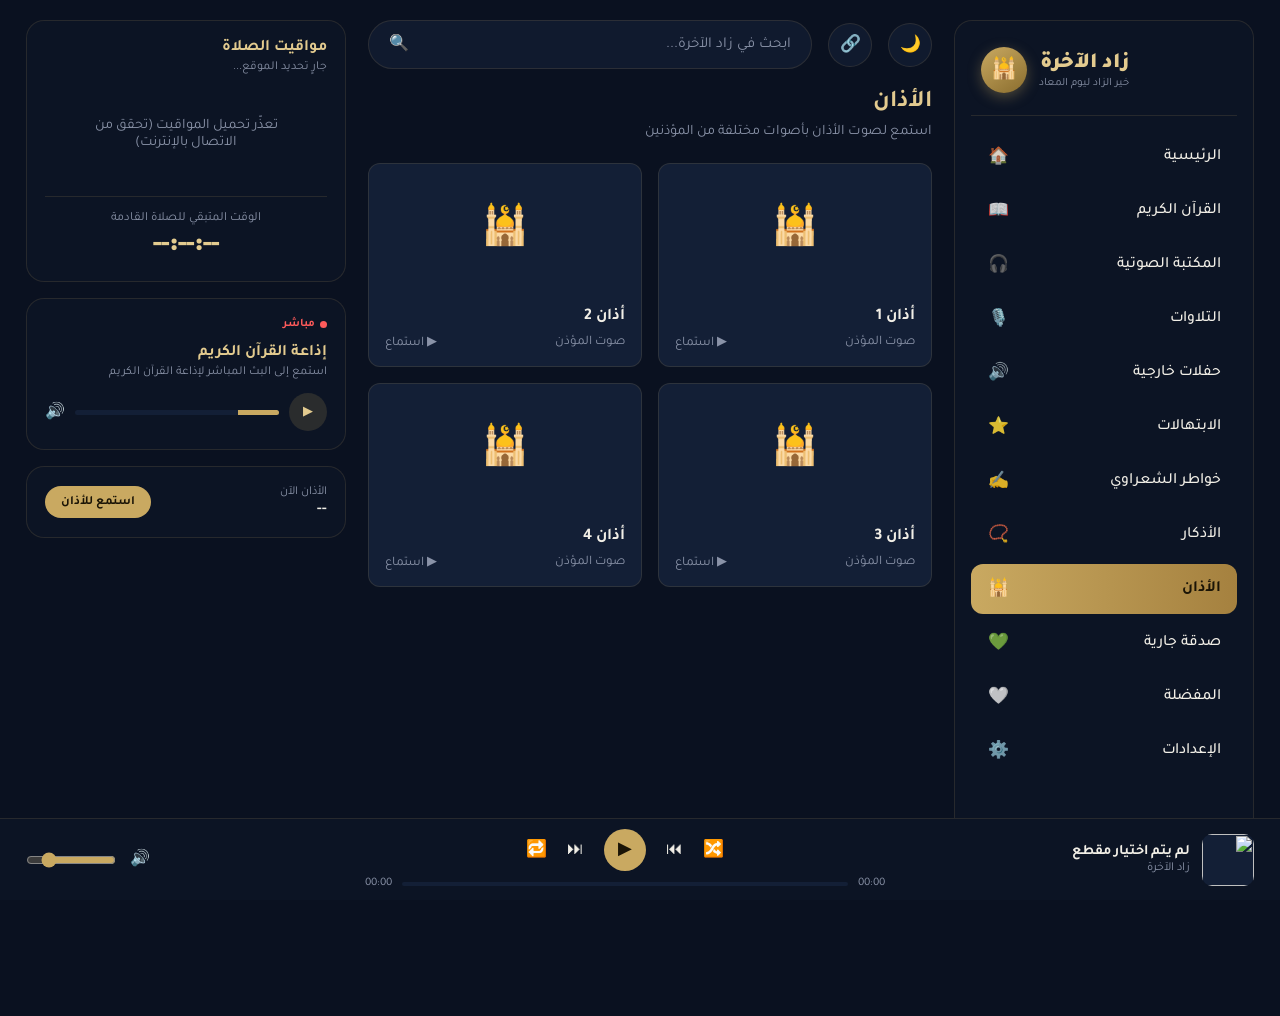
==== adhan.html @ 52f5c9cb "Add files via upload" ====
<!DOCTYPE html>
<html lang="ar" dir="rtl">
<head>
<meta charset="UTF-8">
<meta name="viewport" content="width=device-width, initial-scale=1.0">
<title>الأذان | زاد الآخرة</title>
<link rel="icon" href="data:image/svg+xml,<svg xmlns=%22http://www.w3.org/2000/svg%22 viewBox=%220 0 100 100%22><text y=%22.9em%22 font-size=%2290%22>🕌</text></svg>">
<link rel="stylesheet" href="css/style.css">
</head>
<body>

<script>
function renderPage(){
  const c = document.getElementById("page-content");
  c.innerHTML = `
    <div class="page-heading">
      <h1>الأذان</h1>
      <p>استمع لصوت الأذان بأصوات مختلفة من المؤذنين</p>
    </div>
    <div class="card-grid" id="adhan-grid"></div>
  `;

  const items = [
    {title:"أذان 1", url:"https://www.islamcan.com/audio/adhan/azan1.mp3"},
    {title:"أذان 2", url:"https://www.islamcan.com/audio/adhan/azan2.mp3"},
    {title:"أذان 3", url:"https://www.islamcan.com/audio/adhan/azan3.mp3"},
    {title:"أذان 4", url:"https://www.islamcan.com/audio/adhan/azan4.mp3"},
  ];

  const grid = document.getElementById("adhan-grid");
  const queue = items.map(e=>({title:e.title, subtitle:"الأذان", url:e.url}));
  items.forEach((e,idx)=>{
    const card = document.createElement("div");
    card.className = "lib-card";
    card.style.cursor = "pointer";
    card.innerHTML = `
      <div class="thumb" style="background-image:url('https://commons.wikimedia.org/wiki/Special:FilePath/Blue%20Mosque%20Minaret.jpg'); display:flex; align-items:center; justify-content:center; font-size:2.4rem;">🕌</div>
      <div class="body"><h3>${e.title}</h3><p><span>صوت المؤذن</span><span>▶ استماع</span></p></div>`;
    card.onclick = ()=>playQueue(queue, idx);
    grid.appendChild(card);
  });
}
</script>

<script src="js/quran-data.js"></script>
<script src="js/layout.js"></script>
</body>
</html>
---- css/style.css ----
/* =========================================================
   زاد الآخرة - التنسيق الرئيسي
   ========================================================= */
@import url('https://fonts.googleapis.com/css2?family=Tajawal:wght@300;400;500;700;900&display=swap');

:root{
  --bg-main:#0a1120;
  --bg-elevated:#101a2e;
  --bg-card:#131f36;
  --bg-card-hover:#182444;
  --sidebar-bg:#0c1424;
  --gold:#c9a961;
  --gold-light:#e3cb8f;
  --gold-dim:rgba(201,169,97,.16);
  --text-main:#f1eee6;
  --text-muted:#8a93a8;
  --border:rgba(201,169,97,.14);
  --radius-lg:18px;
  --radius-md:12px;
  --radius-sm:8px;
  --shadow:0 8px 24px rgba(0,0,0,.35);
}

*{box-sizing:border-box; margin:0; padding:0;}

html{scroll-behavior:smooth;}

body{
  font-family:'Tajawal', sans-serif;
  background:var(--bg-main);
  color:var(--text-main);
  min-height:100vh;
  direction:rtl;
  padding-bottom:96px; /* space for fixed player */
}

a{color:inherit; text-decoration:none;}
img{max-width:100%; display:block;}
button{font-family:inherit; cursor:pointer; border:none; background:none; color:inherit;}
input{font-family:inherit;}
ul{list-style:none;}

/* ---------- Layout Shell ---------- */
#app-shell{
  display:grid;
  grid-template-columns: 300px 1fr 320px;
  gap:22px;
  max-width:1720px;
  margin:0 auto;
  padding:20px 26px 40px;
  align-items:start;
}
@media (max-width:1200px){
  #app-shell{grid-template-columns: 260px 1fr; }
  #prayer-col{display:none;}
}
@media (max-width:880px){
  #app-shell{grid-template-columns: 1fr; padding:14px;}
  #nav-col{order:3;}
}

/* ---------- Nav Sidebar (right) ---------- */
#nav-col{
  background:var(--sidebar-bg);
  border:1px solid var(--border);
  border-radius:var(--radius-lg);
  padding:20px 16px;
  position:sticky;
  top:20px;
  height:calc(100vh - 40px);
  display:flex;
  flex-direction:column;
}
.brand{
  display:flex;
  align-items:center;
  justify-content:flex-end;
  gap:12px;
  padding:6px 10px 22px;
  border-bottom:1px solid var(--border);
  margin-bottom:16px;
}
.brand h1{font-size:1.35rem; color:var(--gold-light); font-weight:900;}
.brand span{display:block; font-size:.7rem; color:var(--text-muted); font-weight:400;}
.brand-icon{
  width:46px;height:46px;border-radius:50%;
  background:linear-gradient(145deg,var(--gold),#8a6d2e);
  display:flex;align-items:center;justify-content:center;
  font-size:1.3rem; box-shadow:0 4px 14px rgba(201,169,97,.35);
}

.nav-links{display:flex; flex-direction:column; gap:4px; overflow-y:auto; flex:1;}
.nav-links a{
  display:flex; align-items:center; justify-content:space-between;
  padding:13px 16px; border-radius:12px; font-weight:500; font-size:.98rem;
  color:var(--text-main); transition:.2s;
}
.nav-links a .nav-ico{font-size:1.05rem; opacity:.85; width:22px; text-align:center;}
.nav-links a:hover{background:var(--bg-card-hover);}
.nav-links a.active{
  background:linear-gradient(90deg,var(--gold),#a5813f);
  color:#1a1406; font-weight:700;
}
.nav-links a.active .nav-ico{opacity:1;}

/* ---------- Topbar ---------- */
#topbar{
  display:flex; align-items:center; gap:16px; margin-bottom:20px;
}
.search-box{
  flex:1; display:flex; align-items:center; gap:10px;
  background:var(--bg-elevated); border:1px solid var(--border);
  border-radius:30px; padding:12px 20px;
}
.search-box input{
  background:none; border:none; outline:none; color:var(--text-main);
  flex:1; font-size:.95rem;
}
.search-box input::placeholder{color:var(--text-muted);}
.top-icon-btn{
  width:44px;height:44px;border-radius:50%;background:var(--bg-elevated);
  border:1px solid var(--border); display:flex;align-items:center;justify-content:center;
  font-size:1.05rem;
}

/* ---------- Main column ---------- */
#main-col{min-width:0;}

/* Hero / صدقة جارية */
.hero-banner{
  position:relative; border-radius:var(--radius-lg); overflow:hidden;
  min-height:300px; display:flex; align-items:center; justify-content:center;
  text-align:center; padding:40px 20px; margin-bottom:26px;
  background:linear-gradient(180deg,rgba(8,12,22,.55),rgba(8,12,22,.88)),
    url('https://commons.wikimedia.org/wiki/Special:FilePath/Koutoubia%20Mosque%20at%20the%20sunset%20(1).jpg') center/cover no-repeat;
  border:1px solid var(--border);
}
.hero-banner .tag{
  color:var(--gold-light); font-weight:700; margin-bottom:10px; font-size:1rem;
}
.hero-banner h2{font-size:2rem; margin-bottom:16px; font-weight:900;}
.hero-banner p{color:#dfe2e8; max-width:640px; margin:0 auto 22px; line-height:2;}
.hero-btn{
  background:var(--gold); color:#1a1406; font-weight:700; padding:11px 26px;
  border-radius:30px; display:inline-flex; gap:8px; align-items:center;
}

section.block{margin-bottom:30px;}
.block-title{font-size:1.25rem; font-weight:700; text-align:center; margin-bottom:18px; color:var(--gold-light);}

.card-grid{display:grid; grid-template-columns:repeat(4,1fr); gap:16px;}
@media (max-width:1400px){.card-grid{grid-template-columns:repeat(2,1fr);}}
@media (max-width:560px){.card-grid{grid-template-columns:1fr;}}

.lib-card{
  background:var(--bg-card); border:1px solid var(--border); border-radius:var(--radius-md);
  overflow:hidden; transition:.25s;
}
.lib-card:hover{transform:translateY(-4px); border-color:var(--gold); box-shadow:var(--shadow);}
.lib-card .thumb{height:130px; background-size:cover; background-position:center;}
.lib-card .body{padding:14px 16px;}
.lib-card h3{font-size:1.02rem; margin-bottom:6px;}
.lib-card p{color:var(--text-muted); font-size:.82rem; display:flex; justify-content:space-between; align-items:center;}

.hscroll{display:flex; gap:16px; overflow-x:auto; padding-bottom:10px;}
.hscroll::-webkit-scrollbar{height:6px;}
.hscroll::-webkit-scrollbar-thumb{background:var(--gold-dim); border-radius:6px;}

.rec-card{
  min-width:190px; background:var(--bg-card); border:1px solid var(--border);
  border-radius:var(--radius-md); overflow:hidden; cursor:pointer; transition:.2s;
}
.rec-card:hover{border-color:var(--gold);}
.rec-card .thumb{height:120px; background-size:cover; background-position:center; position:relative;}
.rec-card .playbtn{
  position:absolute; bottom:8px; right:8px; width:34px;height:34px;border-radius:50%;
  background:var(--gold); color:#1a1406; display:flex;align-items:center;justify-content:center;
}
.rec-card .body{padding:10px 12px;}
.rec-card h4{font-size:.9rem; margin-bottom:4px; white-space:nowrap; overflow:hidden; text-overflow:ellipsis;}
.rec-card p{color:var(--text-muted); font-size:.76rem; display:flex; justify-content:space-between;}

/* generic list rows (surahs, azkar, etc) */
.list-rows{display:flex; flex-direction:column; gap:10px;}
.row-item{
  display:flex; align-items:center; justify-content:space-between; gap:12px;
  background:var(--bg-card); border:1px solid var(--border); border-radius:var(--radius-md);
  padding:13px 18px; transition:.2s;
}
.row-item:hover{border-color:var(--gold); background:var(--bg-card-hover);}
.row-left{display:flex; align-items:center; gap:14px;}
.row-num{
  width:34px;height:34px;border-radius:50%; background:var(--gold-dim); color:var(--gold-light);
  display:flex;align-items:center;justify-content:center; font-size:.85rem; font-weight:700;
}
.row-title{font-weight:600; font-size:.98rem;}
.row-sub{color:var(--text-muted); font-size:.78rem;}
.row-play{
  width:38px;height:38px;border-radius:50%; background:var(--gold-dim); color:var(--gold-light);
  display:flex;align-items:center;justify-content:center; font-size:.95rem; flex-shrink:0;
}
.row-item:hover .row-play{background:var(--gold); color:#1a1406;}

.filter-bar{display:flex; gap:10px; margin-bottom:20px; flex-wrap:wrap; align-items:center;}
.filter-bar select, .filter-bar input{
  background:var(--bg-elevated); border:1px solid var(--border); color:var(--text-main);
  padding:10px 16px; border-radius:10px; font-size:.9rem; outline:none;
}
.page-heading{margin-bottom:22px;}
.page-heading h1{font-size:1.5rem; color:var(--gold-light); margin-bottom:6px;}
.page-heading p{color:var(--text-muted); font-size:.9rem;}

/* Azkar / text cards */
.text-card{
  background:var(--bg-card); border:1px solid var(--border); border-radius:var(--radius-md);
  padding:20px 22px; margin-bottom:14px;
}
.text-card .zekr-text{font-size:1.08rem; line-height:2.3; margin-bottom:10px;}
.text-card .meta{display:flex; justify-content:space-between; color:var(--gold-light); font-size:.8rem;}
.counter-badge{
  background:var(--gold-dim); color:var(--gold-light); padding:5px 12px; border-radius:20px; font-size:.78rem;
}

/* ---------- Prayer column (left) ---------- */
#prayer-col{display:flex; flex-direction:column; gap:16px; position:sticky; top:20px;}
.panel{
  background:var(--sidebar-bg); border:1px solid var(--border); border-radius:var(--radius-lg);
  padding:18px 18px;
}
.panel h3{font-size:1rem; margin-bottom:2px; color:var(--gold-light);}
.panel .sub{color:var(--text-muted); font-size:.76rem; margin-bottom:14px;}
.prayer-list{display:flex; flex-direction:column; gap:8px;}
.prayer-row{
  display:flex; justify-content:space-between; align-items:center;
  padding:9px 12px; border-radius:10px; font-size:.92rem;
}
.prayer-row.active{background:var(--gold-dim);}
.prayer-row .name{display:flex; align-items:center; gap:8px; color:var(--text-main);}
.prayer-row .time{color:var(--gold-light); font-weight:700; direction:ltr;}
.countdown-box{
  text-align:center; margin-top:14px; padding-top:14px; border-top:1px solid var(--border);
}
.countdown-box .lbl{color:var(--text-muted); font-size:.78rem; margin-bottom:6px;}
.countdown-box .val{font-size:1.7rem; font-weight:900; color:var(--gold-light); direction:ltr;}

.radio-panel .live-tag{
  display:inline-flex; align-items:center; gap:5px; color:#ff5b5b; font-size:.72rem; font-weight:700;
}
.radio-panel .dot{width:7px;height:7px;border-radius:50%; background:#ff5b5b;}
.radio-controls{display:flex; align-items:center; gap:10px; margin-top:12px;}
.radio-controls button{
  width:38px;height:38px;border-radius:50%; background:var(--gold-dim); color:var(--gold-light);
  display:flex;align-items:center;justify-content:center;
}
.radio-progress{flex:1; height:5px; background:var(--bg-card); border-radius:4px; overflow:hidden;}
.radio-progress i{display:block; height:100%; width:20%; background:var(--gold);}

.adhan-card{display:flex; align-items:center; justify-content:space-between; gap:10px;}
.adhan-card .info .lbl{color:var(--text-muted); font-size:.76rem;}
.adhan-card .info .val{font-weight:700; font-size:.95rem; margin-top:2px;}
.adhan-btn{
  background:var(--gold); color:#1a1406; font-weight:700; font-size:.78rem;
  padding:9px 16px; border-radius:20px; white-space:nowrap;
}

/* ---------- Bottom fixed player ---------- */
#player-bar{
  position:fixed; bottom:0; left:0; right:0; height:82px;
  background:var(--sidebar-bg); border-top:1px solid var(--border);
  display:flex; align-items:center; gap:18px; padding:0 26px; z-index:100;
}
.player-track{display:flex; align-items:center; gap:12px; width:230px; flex-shrink:0;}
.player-track img{width:52px;height:52px;border-radius:10px; object-fit:cover; background:var(--bg-card);}
.player-track .t1{font-size:.9rem; font-weight:700; white-space:nowrap; overflow:hidden; text-overflow:ellipsis;}
.player-track .t2{font-size:.76rem; color:var(--text-muted);}
.player-center{flex:1; display:flex; flex-direction:column; align-items:center; gap:6px;}
.player-controls{display:flex; align-items:center; gap:20px;}
.player-controls button{font-size:1.05rem; color:var(--text-main);}
.player-controls .play-main{
  width:42px;height:42px;border-radius:50%; background:var(--gold); color:#1a1406;
  display:flex; align-items:center; justify-content:center; font-size:1.1rem;
}
.player-seek{display:flex; align-items:center; gap:10px; width:100%; max-width:520px; font-size:.72rem; color:var(--text-muted); direction:ltr;}
.player-seek .bar{flex:1; height:4px; background:var(--bg-card); border-radius:4px; position:relative;}
.player-seek .bar i{position:absolute; inset:0; width:0%; background:var(--gold); border-radius:4px;}
.player-extra{display:flex; align-items:center; gap:14px; width:200px; justify-content:flex-end; flex-shrink:0;}
.player-extra input[type=range]{width:90px; accent-color:var(--gold);}

.toast{
  position:fixed; bottom:100px; left:50%; transform:translateX(-50%);
  background:var(--gold); color:#1a1406; padding:10px 22px; border-radius:30px;
  font-weight:700; font-size:.85rem; z-index:200; opacity:0; pointer-events:none; transition:.3s;
}
.toast.show{opacity:1; bottom:110px;}

.empty-msg{text-align:center; color:var(--text-muted); padding:30px; font-size:.9rem;}
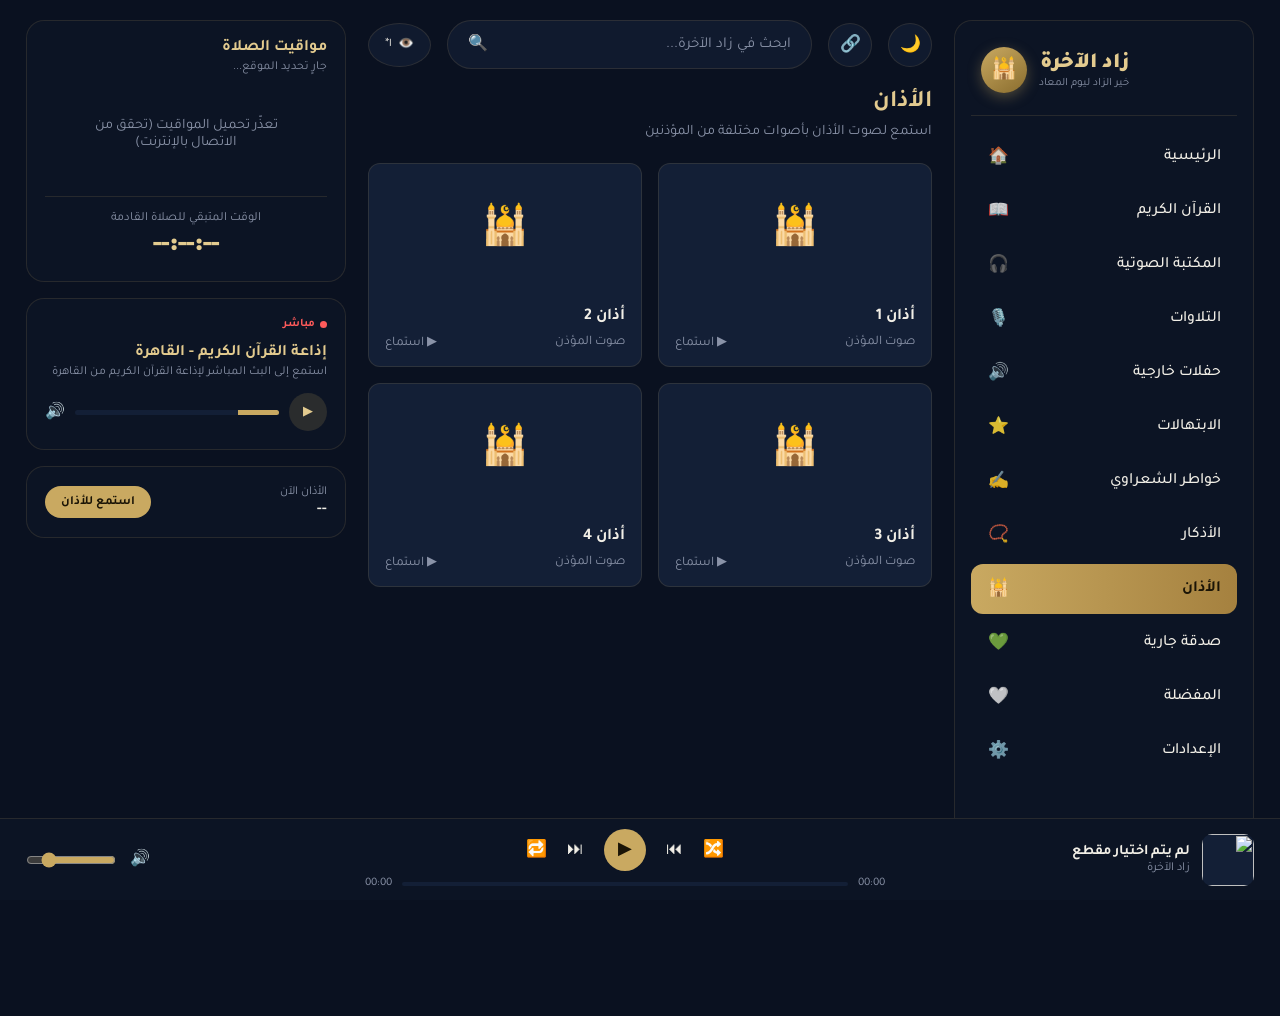
==== commit 30e36486: "Add files via upload" ====
--- a/adhan.html
+++ b/adhan.html
@@ -8,6 +8,30 @@
 <link rel="stylesheet" href="css/style.css">
 </head>
 <body>
+<div id="offline-fallback" style="display:none; position:fixed; inset:0; z-index:9999; background:#0a1120; color:#f1eee6; flex-direction:column; align-items:center; justify-content:center; text-align:center; padding:30px; font-family:'Tajawal',sans-serif;">
+  <div style="font-size:3rem; margin-bottom:16px;">🕌</div>
+  <h2 style="color:#e3cb8f; margin-bottom:10px; font-size:1.3rem;">عذرًا، حدثت مشكلة في تحميل الموقع</h2>
+  <p style="color:#8a93a8; max-width:420px; line-height:1.9; margin-bottom:22px;">
+    قد يكون السبب ضعف أو انقطاع في اتصالك بالإنترنت، أو أن الموقع يمر حاليًا بأعمال تحديث وصيانة بسيطة.
+    برجاء التأكد من اتصالك بالإنترنت والمحاولة مرة أخرى بعد قليل.
+  </p>
+  <button onclick="location.reload()" style="background:#c9a961; color:#1a1406; font-weight:700; padding:11px 28px; border-radius:30px; border:none; font-size:.95rem; cursor:pointer; font-family:inherit;">
+    🔄 إعادة المحاولة
+  </button>
+</div>
+<script>
+  (function(){
+    function showFallback(){
+      var el = document.getElementById("offline-fallback");
+      if(el) el.style.display = "flex";
+    }
+    setTimeout(function(){
+      if(!document.getElementById("app-shell")){ showFallback(); }
+    }, 5000);
+    window.addEventListener("offline", showFallback);
+  })();
+</script>
+
 
 <script>
 function renderPage(){
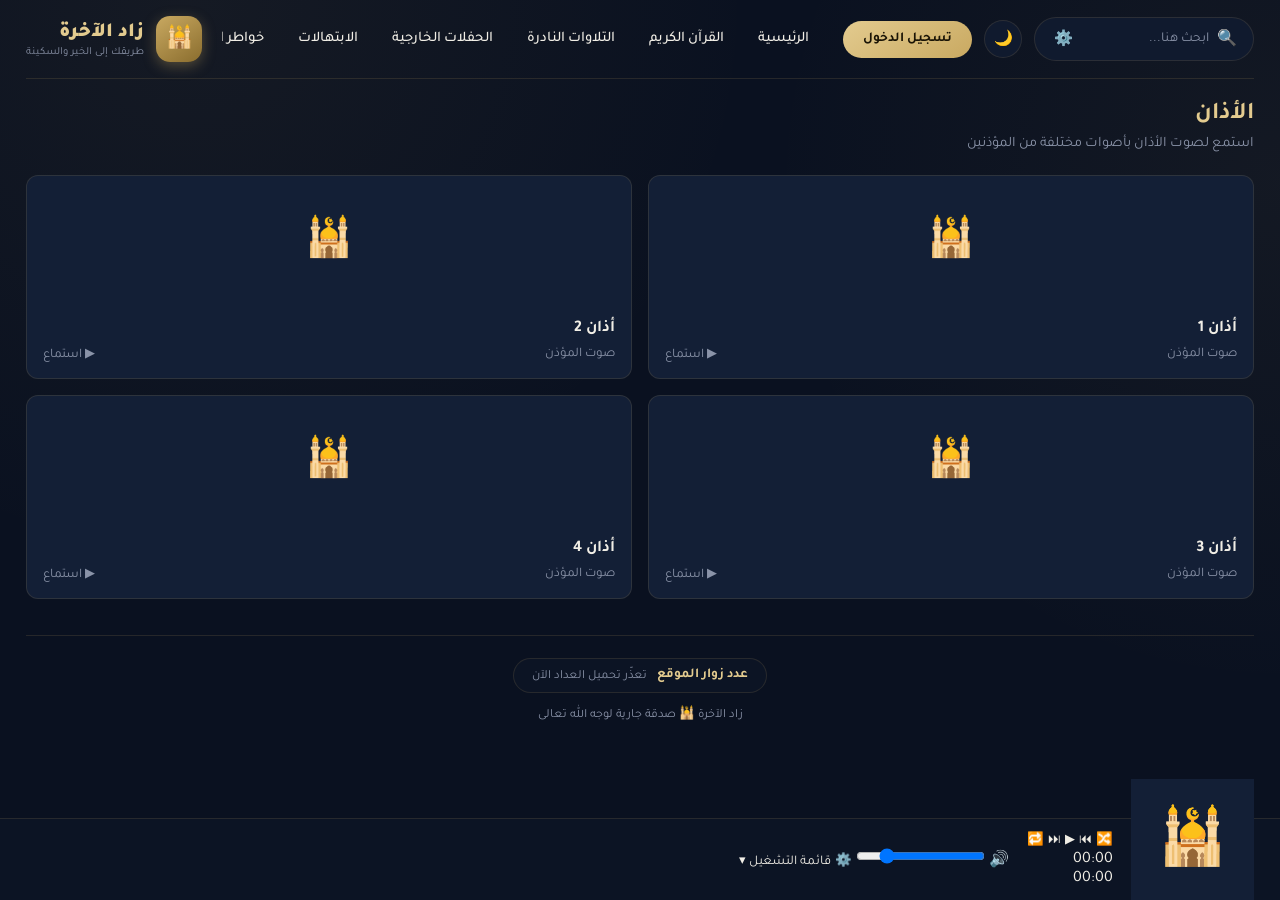
==== commit a7b8e213: "updated" ====
--- a/adhan.html
+++ b/adhan.html
@@ -8,31 +8,6 @@
 <link rel="stylesheet" href="css/style.css">
 </head>
 <body>
-<div id="offline-fallback" style="display:none; position:fixed; inset:0; z-index:9999; background:#0a1120; color:#f1eee6; flex-direction:column; align-items:center; justify-content:center; text-align:center; padding:30px; font-family:'Tajawal',sans-serif;">
-  <div style="font-size:3rem; margin-bottom:16px;">🕌</div>
-  <h2 style="color:#e3cb8f; margin-bottom:10px; font-size:1.3rem;">عذرًا، حدثت مشكلة في تحميل الموقع</h2>
-  <p style="color:#8a93a8; max-width:420px; line-height:1.9; margin-bottom:22px;">
-    قد يكون السبب ضعف أو انقطاع في اتصالك بالإنترنت، أو أن الموقع يمر حاليًا بأعمال تحديث وصيانة بسيطة.
-    برجاء التأكد من اتصالك بالإنترنت والمحاولة مرة أخرى بعد قليل.
-  </p>
-  <button onclick="location.reload()" style="background:#c9a961; color:#1a1406; font-weight:700; padding:11px 28px; border-radius:30px; border:none; font-size:.95rem; cursor:pointer; font-family:inherit;">
-    🔄 إعادة المحاولة
-  </button>
-</div>
-<script>
-  (function(){
-    function showFallback(){
-      var el = document.getElementById("offline-fallback");
-      if(el) el.style.display = "flex";
-    }
-    setTimeout(function(){
-      if(!document.getElementById("app-shell")){ showFallback(); }
-    }, 5000);
-    window.addEventListener("offline", showFallback);
-  })();
-</script>
-
-
 <script>
 function renderPage(){
   const c = document.getElementById("page-content");
--- a/css/style.css
+++ b/css/style.css
@@ -32,6 +32,9 @@
   min-height:100vh;
   direction:rtl;
   padding-bottom:96px; /* space for fixed player */
+  background-image:
+    radial-gradient(circle at 15% 0%, rgba(201,169,97,.06), transparent 40%),
+    radial-gradient(circle at 100% 20%, rgba(201,169,97,.05), transparent 35%);
 }
 
 a{color:inherit; text-decoration:none;}
@@ -40,104 +43,255 @@
 input{font-family:inherit;}
 ul{list-style:none;}
 
-/* ---------- Layout Shell ---------- */
+/* ---------- Layout Shell (top navbar + full-width content) ---------- */
 #app-shell{
-  display:grid;
-  grid-template-columns: 300px 1fr 320px;
-  gap:22px;
-  max-width:1720px;
+  max-width:1680px;
   margin:0 auto;
-  padding:20px 26px 40px;
-  align-items:start;
-}
-@media (max-width:1200px){
-  #app-shell{grid-template-columns: 260px 1fr; }
-  #prayer-col{display:none;}
+  padding:0 26px 40px;
 }
 @media (max-width:880px){
-  #app-shell{grid-template-columns: 1fr; padding:14px;}
-  #nav-col{order:3;}
-}
-
-/* ---------- Nav Sidebar (right) ---------- */
-#nav-col{
-  background:var(--sidebar-bg);
-  border:1px solid var(--border);
-  border-radius:var(--radius-lg);
-  padding:20px 16px;
-  position:sticky;
-  top:20px;
-  height:calc(100vh - 40px);
-  display:flex;
-  flex-direction:column;
+  #app-shell{padding:0 14px 30px;}
+}
+
+/* ---------- Top Navbar ---------- */
+#topnav{
+  direction:ltr; /* places brand on the left / actions on the right, per design */
+  display:flex; align-items:center; justify-content:space-between; gap:20px;
+  padding:16px 0; margin-bottom:22px;
+  border-bottom:1px solid var(--border);
 }
 .brand{
-  display:flex;
-  align-items:center;
-  justify-content:flex-end;
-  gap:12px;
-  padding:6px 10px 22px;
-  border-bottom:1px solid var(--border);
-  margin-bottom:16px;
-}
-.brand h1{font-size:1.35rem; color:var(--gold-light); font-weight:900;}
-.brand span{display:block; font-size:.7rem; color:var(--text-muted); font-weight:400;}
+  direction:rtl; display:flex; align-items:center; gap:12px; flex-shrink:0;
+}
 .brand-icon{
-  width:46px;height:46px;border-radius:50%;
+  width:46px;height:46px;border-radius:14px;
   background:linear-gradient(145deg,var(--gold),#8a6d2e);
   display:flex;align-items:center;justify-content:center;
-  font-size:1.3rem; box-shadow:0 4px 14px rgba(201,169,97,.35);
-}
-
-.nav-links{display:flex; flex-direction:column; gap:4px; overflow-y:auto; flex:1;}
+  font-size:1.35rem; box-shadow:0 4px 14px rgba(201,169,97,.35); flex-shrink:0;
+}
+.brand h1{font-size:1.25rem; color:var(--gold-light); font-weight:900; line-height:1.3;}
+.brand span{display:block; font-size:.68rem; color:var(--text-muted); font-weight:400;}
+
+.nav-links{
+  direction:rtl; display:flex; align-items:center; gap:6px; flex-wrap:nowrap;
+  overflow-x:auto; scrollbar-width:none;
+}
+.nav-links::-webkit-scrollbar{display:none;}
 .nav-links a{
-  display:flex; align-items:center; justify-content:space-between;
-  padding:13px 16px; border-radius:12px; font-weight:500; font-size:.98rem;
-  color:var(--text-main); transition:.2s;
-}
-.nav-links a .nav-ico{font-size:1.05rem; opacity:.85; width:22px; text-align:center;}
-.nav-links a:hover{background:var(--bg-card-hover);}
-.nav-links a.active{
-  background:linear-gradient(90deg,var(--gold),#a5813f);
-  color:#1a1406; font-weight:700;
-}
-.nav-links a.active .nav-ico{opacity:1;}
-
-/* ---------- Topbar ---------- */
-#topbar{
-  display:flex; align-items:center; gap:16px; margin-bottom:20px;
-}
+  padding:9px 14px; border-radius:10px; font-weight:500; font-size:.92rem;
+  color:var(--text-main); white-space:nowrap; transition:.2s;
+}
+.nav-links a:hover{background:var(--bg-card-hover); color:var(--gold-light);}
+.nav-links a.active{color:var(--gold-light); font-weight:700; position:relative;}
+.nav-links a.active::after{
+  content:""; position:absolute; right:14px; left:14px; bottom:-2px; height:2px;
+  background:var(--gold);
+}
+.nav-links .nav-ico{display:none;}
+
+.topnav-actions{direction:rtl; display:flex; align-items:center; gap:12px; flex-shrink:0;}
 .search-box{
-  flex:1; display:flex; align-items:center; gap:10px;
+  direction:rtl; display:flex; align-items:center; gap:8px;
   background:var(--bg-elevated); border:1px solid var(--border);
-  border-radius:30px; padding:12px 20px;
+  border-radius:24px; padding:9px 16px; width:220px;
 }
 .search-box input{
   background:none; border:none; outline:none; color:var(--text-main);
-  flex:1; font-size:.95rem;
+  flex:1; font-size:.85rem; min-width:0;
 }
 .search-box input::placeholder{color:var(--text-muted);}
 .top-icon-btn{
-  width:44px;height:44px;border-radius:50%;background:var(--bg-elevated);
+  width:38px;height:38px;border-radius:50%;background:var(--bg-elevated);
   border:1px solid var(--border); display:flex;align-items:center;justify-content:center;
-  font-size:1.05rem;
-}
-
-/* ---------- Main column ---------- */
+  font-size:.95rem; flex-shrink:0;
+}
+.login-btn{
+  background:linear-gradient(145deg,var(--gold-light),var(--gold));
+  color:#1a1406; font-weight:700; font-size:.85rem;
+  padding:10px 20px; border-radius:24px; white-space:nowrap; flex-shrink:0;
+}
+@media (max-width:1100px){
+  .search-box{width:150px;}
+}
+@media (max-width:880px){
+  #topnav{flex-wrap:wrap;}
+  .nav-links{order:3; width:100%; padding-top:10px; border-top:1px solid var(--border);}
+  .search-box{display:none;}
+}
+
+/* ---------- Main content ---------- */
 #main-col{min-width:0;}
 
-/* Hero / صدقة جارية */
+/* Hero */
+.hero{
+  position:relative; border-radius:var(--radius-lg); overflow:hidden;
+  min-height:300px; margin-bottom:22px; border:1px solid var(--border);
+  background:linear-gradient(180deg,rgba(6,10,18,.45),rgba(6,10,18,.85)),
+    url('https://commons.wikimedia.org/wiki/Special:FilePath/Sheikh%20Zayed%20Mosque%20at%20night.jpg') center/cover no-repeat;
+  display:flex; align-items:center;
+}
+.hero-inner{
+  width:100%; display:flex; align-items:center; justify-content:space-between; gap:24px;
+  padding:34px; flex-wrap:wrap;
+}
+.hero-text{flex:1; min-width:260px; text-align:center;}
+.hero-text .crescent{font-size:1.6rem; margin-bottom:6px; opacity:.85;}
+.hero-text h2{font-size:2.1rem; font-weight:900; margin-bottom:12px;}
+.hero-text p{color:#dfe2e8; font-size:1.02rem;}
+
+.hero-radio{
+  width:300px; flex-shrink:0; background:rgba(10,17,32,.72);
+  border:1px solid var(--border); border-radius:var(--radius-md);
+  padding:18px; backdrop-filter:blur(6px);
+}
+.hero-radio .live-badge{
+  display:inline-flex; align-items:center; gap:6px; background:#c0392b; color:#fff;
+  font-size:.7rem; font-weight:700; padding:4px 10px; border-radius:6px; margin-bottom:10px;
+}
+.hero-radio .live-badge .dot{width:6px;height:6px;border-radius:50%; background:#fff;}
+.hero-radio .radio-title{font-size:.92rem; font-weight:700; color:var(--gold-light); margin-bottom:12px;}
+.hero-radio .radio-now{margin-bottom:10px;}
+.hero-radio .radio-now .lbl{color:var(--text-muted); font-size:.72rem;}
+.hero-radio .radio-now h3{font-size:1.1rem; font-weight:800; margin:2px 0;}
+.hero-radio .radio-now p{color:var(--text-muted); font-size:.78rem;}
+.radio-controls{display:flex; align-items:center; gap:10px; margin-top:8px;}
+.radio-play-btn{
+  width:40px;height:40px;border-radius:50%; background:var(--gold); color:#1a1406;
+  display:flex;align-items:center;justify-content:center; font-size:1rem; flex-shrink:0;
+}
+.radio-progress{flex:1; height:4px; background:var(--bg-card); border-radius:4px; overflow:hidden;}
+.radio-progress i{display:block; height:100%; width:0%; background:var(--gold);}
+.radio-quality{display:flex; align-items:center; gap:5px; color:var(--text-muted); font-size:.7rem; white-space:nowrap;}
+.radio-quality .dot-green{width:6px;height:6px;border-radius:50%; background:#3ecf6e; display:inline-block;}
+
+/* Quick access icon row */
+.quick-access{
+  display:grid; grid-template-columns:repeat(8,1fr); gap:12px; margin-bottom:26px;
+}
+.quick-access a{
+  display:flex; flex-direction:column; align-items:center; gap:8px;
+  background:var(--bg-card); border:1px solid var(--border); border-radius:var(--radius-md);
+  padding:16px 8px; text-align:center; transition:.2s;
+}
+.quick-access a:hover{border-color:var(--gold); transform:translateY(-3px);}
+.quick-access .qa-ico{
+  width:42px;height:42px;border-radius:12px; background:var(--gold-dim); color:var(--gold-light);
+  display:flex;align-items:center;justify-content:center; font-size:1.15rem;
+}
+.quick-access span:last-child{font-size:.76rem; font-weight:600; line-height:1.3;}
+@media (max-width:1200px){.quick-access{grid-template-columns:repeat(4,1fr);}}
+@media (max-width:560px){.quick-access{grid-template-columns:repeat(3,1fr);}}
+
+/* Dashboard grid (4 columns like the reference design) */
+.dashboard-grid{
+  display:grid; grid-template-columns: 1.05fr 1.35fr 1.35fr 1.05fr; gap:20px; align-items:start;
+  direction:rtl;
+}
+@media (max-width:1400px){
+  .dashboard-grid{grid-template-columns: 1fr 1fr;}
+}
+@media (max-width:760px){
+  .dashboard-grid{grid-template-columns: 1fr;}
+}
+.dash-col{display:flex; flex-direction:column; gap:20px; min-width:0;}
+
+.panel-block{
+  background:var(--sidebar-bg); border:1px solid var(--border); border-radius:var(--radius-lg);
+  padding:16px;
+}
+.panel-block-head{display:flex; align-items:center; justify-content:space-between; margin-bottom:14px;}
+.panel-block-head h3{font-size:1rem; font-weight:800; color:var(--gold-light);}
+.panel-block-head .see-all{
+  font-size:.74rem; color:var(--text-muted); background:var(--bg-elevated);
+  padding:5px 12px; border-radius:14px; border:1px solid var(--border);
+}
+.panel-block-head .see-all:hover{color:var(--gold-light); border-color:var(--gold);}
+
+.reciter-grid{display:grid; grid-template-columns:repeat(5,1fr); gap:10px;}
+@media (max-width:1400px){.reciter-grid{grid-template-columns:repeat(4,1fr);}}
+@media (max-width:560px){.reciter-grid{grid-template-columns:repeat(3,1fr);}}
+.reciter-card{display:flex; flex-direction:column; align-items:center; gap:8px; text-align:center; cursor:pointer;}
+.reciter-avatar{
+  width:100%; aspect-ratio:1; border-radius:50%; background:linear-gradient(150deg,var(--bg-card-hover),var(--bg-card));
+  border:2px solid var(--border); display:flex; align-items:center; justify-content:center;
+  font-size:1.5rem; color:var(--gold-light); position:relative; transition:.2s; overflow:hidden;
+}
+.reciter-avatar img{
+  width:100%; height:100%; object-fit:cover; object-position:top center; border-radius:50%;
+}
+.reciter-avatar .avatar-fallback{
+  width:100%; height:100%; display:flex; align-items:center; justify-content:center;
+}
+.reciter-card:hover .reciter-avatar{border-color:var(--gold); box-shadow:0 0 0 4px var(--gold-dim);}
+.reciter-avatar .play-dot{
+  position:absolute; bottom:-2px; left:-2px; width:22px;height:22px;border-radius:50%;
+  background:var(--gold); color:#1a1406; display:flex; align-items:center; justify-content:center; font-size:.68rem;
+}
+.reciter-card .r-name{font-size:.74rem; font-weight:600; line-height:1.3;}
+
+.media-card{
+  display:block; position:relative; border-radius:var(--radius-md); overflow:hidden;
+  min-height:150px; background-size:cover; background-position:center;
+}
+.media-card::after{
+  content:""; position:absolute; inset:0;
+  background:linear-gradient(180deg,transparent 40%,rgba(6,10,18,.9));
+}
+.media-card .media-caption{
+  position:absolute; right:14px; bottom:12px; left:14px; z-index:1; font-size:.85rem; font-weight:700;
+}
+.media-card.ramadan{
+  display:flex; flex-direction:column; justify-content:flex-end; padding:18px; min-height:150px;
+}
+.media-card.ramadan .mc-eyebrow{color:var(--gold-light); font-size:.7rem; font-weight:700; margin-bottom:4px; position:relative; z-index:1;}
+.media-card.ramadan .mc-title{font-size:1.05rem; font-weight:800; margin-bottom:4px; position:relative; z-index:1;}
+.media-card.ramadan .mc-sub{font-size:.76rem; color:#d8dbe2; position:relative; z-index:1;}
+
+.azkar-mini{
+  background:var(--bg-card); border:1px solid var(--border); border-radius:var(--radius-md); padding:16px;
+}
+.azkar-mini .azkar-cat{color:var(--gold-light); font-weight:700; font-size:.9rem; margin-bottom:10px;}
+.azkar-mini .azkar-text{font-size:.95rem; line-height:2; margin-bottom:14px;}
+.azkar-mini .azkar-source{color:var(--text-muted); font-size:.72rem; margin-bottom:12px;}
+.azkar-nav{display:flex; align-items:center; justify-content:space-between;}
+.azkar-nav button{
+  width:30px;height:30px;border-radius:50%; background:var(--bg-elevated); border:1px solid var(--border);
+  color:var(--text-main); display:flex; align-items:center; justify-content:center;
+}
+.azkar-nav button:hover{border-color:var(--gold); color:var(--gold-light);}
+.azkar-nav .count{color:var(--text-muted); font-size:.8rem;}
+.show-all-btn{
+  width:100%; margin-top:14px; padding:11px; border-radius:12px; background:var(--bg-elevated);
+  border:1px solid var(--border); color:var(--text-main); font-weight:700; font-size:.85rem;
+}
+.show-all-btn:hover{border-color:var(--gold); color:var(--gold-light);}
+
+.sadaqa-panel{
+  background:var(--sidebar-bg); border:1px solid var(--border); border-radius:var(--radius-lg);
+  padding:18px; display:flex; align-items:center; gap:14px;
+}
+.sadaqa-ico{
+  width:52px;height:52px;border-radius:14px; background:var(--gold-dim); color:#3ecf6e;
+  display:flex;align-items:center;justify-content:center; font-size:1.4rem; flex-shrink:0;
+}
+.sadaqa-panel h3{font-size:.95rem; margin-bottom:6px;}
+.sadaqa-dedication{
+  font-size:.78rem; line-height:1.7; color:var(--text-muted); margin-bottom:10px;
+}
+.sadaqa-btn{
+  background:var(--gold); color:#1a1406; font-weight:700; font-size:.82rem;
+  padding:9px 20px; border-radius:20px;
+}
+
+/* توافق مع صفحات فرعية قديمة لا تزال تستخدم كلاسات hero-banner / hero-btn */
 .hero-banner{
   position:relative; border-radius:var(--radius-lg); overflow:hidden;
-  min-height:300px; display:flex; align-items:center; justify-content:center;
-  text-align:center; padding:40px 20px; margin-bottom:26px;
+  display:flex; align-items:center; justify-content:center; text-align:center;
+  padding:40px 20px; margin-bottom:26px; border:1px solid var(--border);
   background:linear-gradient(180deg,rgba(8,12,22,.55),rgba(8,12,22,.88)),
     url('https://commons.wikimedia.org/wiki/Special:FilePath/Koutoubia%20Mosque%20at%20the%20sunset%20(1).jpg') center/cover no-repeat;
-  border:1px solid var(--border);
-}
-.hero-banner .tag{
-  color:var(--gold-light); font-weight:700; margin-bottom:10px; font-size:1rem;
-}
+}
+.hero-banner .tag{color:var(--gold-light); font-weight:700; margin-bottom:10px; font-size:1rem;}
 .hero-banner h2{font-size:2rem; margin-bottom:16px; font-weight:900;}
 .hero-banner p{color:#dfe2e8; max-width:640px; margin:0 auto 22px; line-height:2;}
 .hero-btn{
@@ -221,15 +375,14 @@
   background:var(--gold-dim); color:var(--gold-light); padding:5px 12px; border-radius:20px; font-size:.78rem;
 }
 
-/* ---------- Prayer column (left) ---------- */
-#prayer-col{display:flex; flex-direction:column; gap:16px; position:sticky; top:20px;}
+/* ---------- Panel base (used for prayer times, azkar widget, etc.) ---------- */
 .panel{
   background:var(--sidebar-bg); border:1px solid var(--border); border-radius:var(--radius-lg);
   padding:18px 18px;
 }
 .panel h3{font-size:1rem; margin-bottom:2px; color:var(--gold-light);}
 .panel .sub{color:var(--text-muted); font-size:.76rem; margin-bottom:14px;}
-.prayer-list{display:flex; flex-direction:column; gap:8px;}
+.prayer-list{display:flex; flex-direction:column; gap:8px; margin-bottom:14px;}
 .prayer-row{
   display:flex; justify-content:space-between; align-items:center;
   padding:9px 12px; border-radius:10px; font-size:.92rem;
@@ -242,18 +395,6 @@
 }
 .countdown-box .lbl{color:var(--text-muted); font-size:.78rem; margin-bottom:6px;}
 .countdown-box .val{font-size:1.7rem; font-weight:900; color:var(--gold-light); direction:ltr;}
-
-.radio-panel .live-tag{
-  display:inline-flex; align-items:center; gap:5px; color:#ff5b5b; font-size:.72rem; font-weight:700;
-}
-.radio-panel .dot{width:7px;height:7px;border-radius:50%; background:#ff5b5b;}
-.radio-controls{display:flex; align-items:center; gap:10px; margin-top:12px;}
-.radio-controls button{
-  width:38px;height:38px;border-radius:50%; background:var(--gold-dim); color:var(--gold-light);
-  display:flex;align-items:center;justify-content:center;
-}
-.radio-progress{flex:1; height:5px; background:var(--bg-card); border-radius:4px; overflow:hidden;}
-.radio-progress i{display:block; height:100%; width:20%; background:var(--gold);}
 
 .adhan-card{display:flex; align-items:center; justify-content:space-between; gap:10px;}
 .adhan-card .info .lbl{color:var(--text-muted); font-size:.76rem;}
@@ -262,6 +403,20 @@
   background:var(--gold); color:#1a1406; font-weight:700; font-size:.78rem;
   padding:9px 16px; border-radius:20px; white-space:nowrap;
 }
+
+/* ---------- Site Footer / Real Visitor Counter ---------- */
+#site-footer{
+  margin-top:36px; padding:22px 20px 26px; text-align:center;
+  border-top:1px solid var(--border);
+}
+.visitor-counter{
+  display:inline-flex; align-items:center; gap:10px; flex-wrap:wrap; justify-content:center;
+  background:var(--sidebar-bg); border:1px solid var(--border); border-radius:30px;
+  padding:8px 18px; margin-bottom:12px;
+}
+.visitor-counter .vc-label{color:var(--gold-light); font-size:.85rem; font-weight:700;}
+.visitor-counter img{height:20px; display:block;}
+.footer-note{color:var(--text-muted); font-size:.78rem;}
 
 /* ---------- Bottom fixed player ---------- */
 #player-bar{
